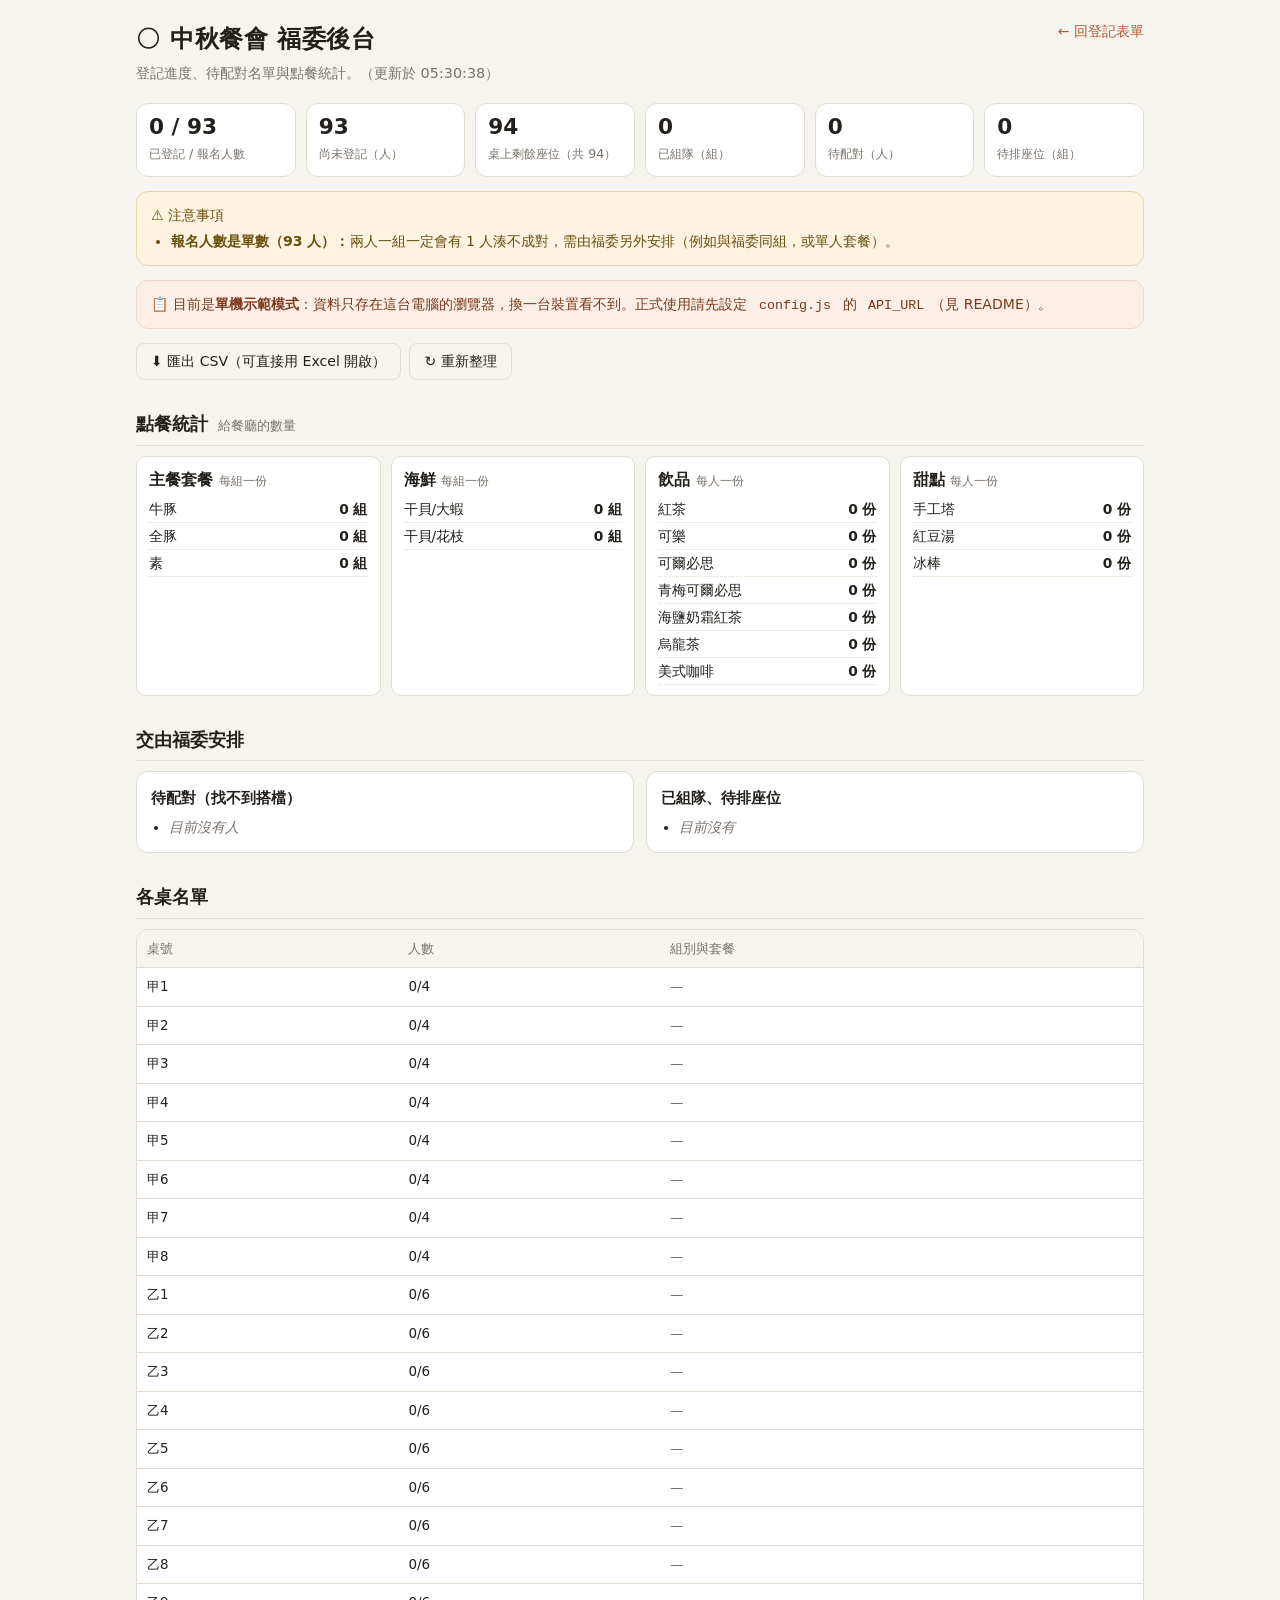
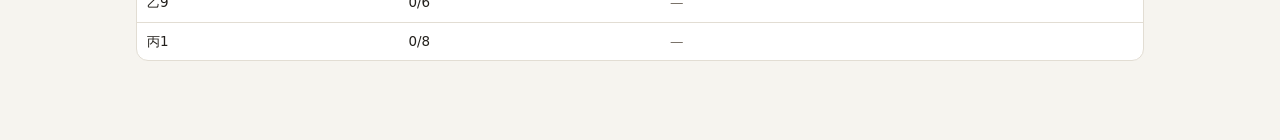
==== admin.html @ 6257bf0d "Add admin interface and update registration system for Mid-Autumn Festival event" ====
<!DOCTYPE html>
<html lang="zh-Hant">
<head>
<meta charset="utf-8">
<meta name="viewport" content="width=device-width, initial-scale=1">
<meta name="robots" content="noindex">
<title>中秋餐會 福委後台</title>
<link rel="stylesheet" href="style.css">
</head>
<body>
<div class="wrap">

<header class="admin-head">
  <div>
    <h1>🌕 中秋餐會 福委後台</h1>
    <p>登記進度、待配對名單與點餐統計。<span id="updatedAt"></span></p>
  </div>
  <a href="index.html">← 回登記表單</a>
</header>

<div class="stats" id="stats"></div>
<div class="banner warn" id="planBanner"></div>
<div class="banner" id="netBanner"></div>

<div class="toolbar" style="margin-top:14px">
  <button class="ghost" id="btnExport">⬇ 匯出 CSV（可直接用 Excel 開啟）</button>
  <button class="ghost" id="btnRefresh">↻ 重新整理</button>
</div>

<h2>點餐統計 <small>給餐廳的數量</small></h2>
<div class="order-grid" id="orderStats"></div>

<h2>交由福委安排</h2>
<div class="pool-grid">
  <div class="card">
    <h4>待配對（找不到搭檔）<span id="soloCount" class="tc-size"></span></h4>
    <ul id="soloList"></ul>
  </div>
  <div class="card">
    <h4>已組隊、待排座位<span id="unseatedCount" class="tc-size"></span></h4>
    <ul id="unseatedList"></ul>
  </div>
</div>

<h2>各桌名單</h2>
<div class="scroll-x" id="summary"></div>

</div>

<script src="config.js"></script>
<script src="shared.js"></script>
<script>
function render() {
  renderStats();
  renderOrderStats();
  renderPool();
  renderSummary();
  $('#updatedAt').textContent = `（更新於 ${new Date().toLocaleTimeString('zh-TW', { hour12: false })}）`;
}

function renderStats() {
  const seated = bookings.filter(b => b.tableId).length;
  const pairs = pairsOf(bookings.filter(b => b.pairId));
  const solos = bookings.filter(b => !b.pairId);
  const unseated = pairs.filter(p => !p[0].tableId);

  $('#stats').innerHTML = `
    <div class="stat"><b>${bookings.length} / ${EXPECTED_TOTAL}</b><span>已登記 / 報名人數</span></div>
    <div class="stat"><b>${Math.max(0, EXPECTED_TOTAL - bookings.length)}</b><span>尚未登記（人）</span></div>
    <div class="stat"><b>${TOTAL_SEATS - seated}</b><span>桌上剩餘座位（共 ${TOTAL_SEATS}）</span></div>
    <div class="stat"><b>${pairs.length}</b><span>已組隊（組）</span></div>
    <div class="stat"><b>${solos.length}</b><span>待配對（人）</span></div>
    <div class="stat"><b>${unseated.length}</b><span>待排座位（組）</span></div>`;

  // 開放前要注意的規劃問題
  const notes = [];
  if (TOTAL_SEATS < EXPECTED_TOTAL) {
    notes.push(`<b>座位不足：</b>桌次共 ${TOTAL_SEATS} 席，報名 ${EXPECTED_TOTAL} 人，缺 ${EXPECTED_TOTAL - TOTAL_SEATS} 席。請加桌或加椅後修改 <span class="code">config.js</span> 與 <span class="code">Code.gs</span> 的 <span class="code">TABLE_CONFIG</span>。`);
  }
  if (EXPECTED_TOTAL % 2 === 1) {
    notes.push(`<b>報名人數是單數（${EXPECTED_TOTAL} 人）：</b>兩人一組一定會有 1 人湊不成對，需由福委另外安排（例如與福委同組，或單人套餐）。`);
  }
  if (EXPECTED_TOTAL % 2 === 0 && solos.length % 2 === 1) {
    notes.push(`目前待配對 ${solos.length} 人（單數），至少 1 人無法兩兩配對。`);
  }
  $('#planBanner').innerHTML = notes.length ? `⚠️ 注意事項<ul>${notes.map(n => `<li>${n}</li>`).join('')}</ul>` : '';
}

function renderOrderStats() {
  const pairHeads = pairsOf(bookings.filter(b => b.pairId)).map(p => p[0]);
  const solos = bookings.filter(b => !b.pairId);

  $('#orderStats').innerHTML = MENU.map(it => {
    const perPair = it.per === 'pair';
    const source = perPair ? pairHeads : bookings;
    const unit = perPair ? '組' : '份';
    const pending = perPair ? solos.filter(s => s[it.key]).length : 0;
    return `<div class="order-card">
      <div class="oc-title">${esc(it.label)} <small>${perPair ? '每組一份' : '每人一份'}</small></div>
      ${it.options.map(o => `<div class="oc-row"><span>${esc(o)}</span><b>${
        source.filter(r => r[it.key] === o).length} ${unit}</b></div>`).join('')}
      ${pending ? `<div class="oc-extra">另有 ${pending} 人待配對，尚未計入</div>` : ''}
    </div>`;
  }).join('');
}

function renderPool() {
  const solos = bookings.filter(b => !b.pairId);
  const unseated = pairsOf(bookings.filter(b => b.pairId && !b.tableId));
  const pairKeys = MENU.filter(it => it.per === 'pair');

  $('#soloCount').textContent = solos.length ? `（${solos.length} 人）` : '';
  $('#soloList').innerHTML = solos.length
    ? solos.map(x => `<li>${esc(x.name)} <span class="tc-size">${esc(x.empId)}・偏好 ${
        pairKeys.map(it => x[it.key]).filter(Boolean).map(esc).join('/')}</span></li>`).join('')
    : '<li><i class="muted">目前沒有人</i></li>';

  $('#unseatedCount').textContent = unseated.length ? `（${unseated.length} 組）` : '';
  $('#unseatedList').innerHTML = unseated.length
    ? unseated.map(p => `<li>${pairLabel(p, true)}</li>`).join('')
    : '<li><i class="muted">目前沒有</i></li>';
}

function renderSummary() {
  const rows = TABLES.map(t => {
    const ppl = bookings.filter(b => b.tableId === t.id);
    return `<tr><td>${t.id}</td><td class="num">${ppl.length}/${t.size}</td>
      <td>${ppl.length ? pairsOf(ppl).map(p => pairLabel(p, true)).join('<br>') : '<span class="muted">—</span>'}</td></tr>`;
  }).join('');
  $('#summary').innerHTML = `<table class="admin">
    <tr><th>桌號</th><th>人數</th><th>組別與套餐</th></tr>${rows}</table>`;
}

$('#btnExport').onclick = () => {
  const order = id => id ? TABLES.findIndex(t => t.id === id) : 9999;
  const head = ['桌號', '組別', '姓名', '工號', ...MENU.map(it => it.label), '預約碼', '登記時間'];
  const body = bookings
    .slice()
    .sort((a, b) => order(a.tableId) - order(b.tableId) || String(a.pairId).localeCompare(String(b.pairId)))
    .map(b => [b.tableId || '待安排', b.pairId || '待配對', b.name, b.empId,
               ...MENU.map(it => b[it.key] || ''), b.code, new Date(b.ts).toLocaleString('zh-TW')]);
  const csv = [head, ...body]
    .map(r => r.map(c => `"${String(c).replace(/"/g, '""')}"`).join(','))
    .join('\r\n');
  const blob = new Blob(['﻿' + csv], { type: 'text/csv;charset=utf-8' }); // BOM 讓 Excel 不亂碼
  const a = document.createElement('a');
  a.href = URL.createObjectURL(blob);
  a.download = `中秋餐會登記_${new Date().toISOString().slice(0, 10)}.csv`;
  a.click();
  URL.revokeObjectURL(a.href);
};

async function refresh() {
  await syncBookings();
  render();
}

$('#btnRefresh').onclick = () => refresh();
refresh();
setInterval(refresh, 20000);
</script>
</body>
</html>
---- style.css ----
:root{
  --bg:#f6f4ef; --card:#fff; --ink:#23201c; --muted:#7a7269;
  --line:#e2ddd3; --accent:#b8562f; --accent-soft:#fbeee7;
  --ok:#2f7d5d; --ok-soft:#e8f4ee; --warn:#a8791b; --warn-soft:#fdf3e0;
  --full:#f0ece4; --radius:12px;
}
*{box-sizing:border-box}
[hidden]{display:none!important}
body{margin:0;background:var(--bg);color:var(--ink);
  font-family:"Noto Sans TC","PingFang TC","Microsoft JhengHei",system-ui,sans-serif;
  line-height:1.6;-webkit-text-size-adjust:100%}
.wrap{max-width:1040px;margin:0 auto;padding:20px 16px 80px}
header h1{margin:0 0 4px;font-size:1.5rem;letter-spacing:.02em}
header p{margin:0;color:var(--muted);font-size:.9rem}
.muted{color:var(--muted)}
.code{font-family:ui-monospace,Menlo,Consolas,monospace;background:var(--accent-soft);
  padding:2px 7px;border-radius:5px;font-size:.95em}
.loading{text-align:center;color:var(--muted);padding:40px;font-size:.9rem}

h2{font-size:1.1rem;margin:30px 0 10px;padding-bottom:6px;border-bottom:1px solid var(--line);
  display:flex;align-items:baseline;gap:10px;flex-wrap:wrap}
h2 small{font-size:.82rem;font-weight:400;color:var(--muted)}
h4{font-size:.92rem;margin:16px 0 6px}
h4:first-child{margin-top:0}

.banner{border-radius:var(--radius);padding:12px 14px;margin:14px 0;font-size:.88rem;border:1px solid}
.banner.warn{background:var(--warn-soft);border-color:#e8d4a8;color:#6b4d0d}
.banner.info{background:var(--accent-soft);border-color:#f0d6c8;color:#7a3a1c}
.banner.err{background:#fdeceb;border-color:#f2c6c2;color:#8f2a22}
.banner:empty{display:none}
.banner ul{margin:4px 0 0;padding-left:20px}

.toolbar{display:flex;flex-wrap:wrap;gap:8px;align-items:center;margin-bottom:14px}
.chipbtn{border:1px solid var(--line);background:var(--card);color:var(--ink);
  border-radius:999px;padding:6px 14px;font-size:.85rem;cursor:pointer;font-family:inherit}
.chipbtn[aria-pressed="true"]{background:var(--ink);color:#fff;border-color:var(--ink)}
.spacer{flex:1}

button.primary{background:var(--accent);color:#fff;border:0;border-radius:8px;
  padding:8px 14px;font-size:.88rem;cursor:pointer;font-family:inherit;font-weight:500}
button.primary:disabled{background:#cfc8bd;cursor:not-allowed}
button.ghost{background:transparent;border:1px solid var(--line);border-radius:8px;
  padding:8px 14px;font-size:.88rem;cursor:pointer;font-family:inherit;color:var(--ink)}
button.link{border:0;background:none;color:var(--muted);font-size:.8rem;cursor:pointer;
  text-decoration:underline;font-family:inherit;padding:0}
button.wide{width:100%}

.card{background:var(--card);border:1px solid var(--line);border-radius:var(--radius);padding:14px}
.tag{display:inline-block;font-size:.72rem;background:var(--bg);border:1px solid var(--line);
  border-radius:5px;padding:0 5px;margin-left:3px;color:var(--muted);line-height:1.5}

/* ---------- 表單頁：入口 ---------- */
.entry{display:grid;grid-template-columns:1fr 1fr;gap:12px;margin:18px 0 6px}
.entry-card{display:flex;gap:14px;align-items:center;text-align:left;border:1px solid var(--line);
  background:var(--card);border-radius:var(--radius);padding:16px 18px;cursor:pointer;
  font-family:inherit;color:var(--ink);transition:border-color .15s}
.entry-card:hover{border-color:var(--accent)}
.entry-card.main{background:var(--accent);border-color:var(--accent);color:#fff}
.entry-card.main:hover{background:#a64b27}
.entry-card b{display:block;font-size:1.05rem}
.entry-card small{display:block;color:var(--muted);font-size:.8rem;margin-top:2px}
.entry-card.main small{color:#fde3d6}
.ec-icon{font-size:1.9rem;line-height:1}

/* ---------- 表單頁：桌卡 ---------- */
.grid{display:grid;grid-template-columns:repeat(auto-fill,minmax(230px,1fr));gap:12px}
.table-card{background:var(--card);border:1px solid var(--line);border-radius:var(--radius);
  padding:14px;display:flex;flex-direction:column;gap:9px}
.table-card.full{background:var(--full);opacity:.72}
.tc-head{display:flex;justify-content:space-between;align-items:baseline;gap:8px}
.tc-name{font-weight:700;font-size:1.05rem}
.tc-size{font-size:.78rem;color:var(--muted)}
.pill{font-size:.78rem;padding:3px 9px;border-radius:999px;white-space:nowrap}
.pill.ok{background:var(--ok-soft);color:var(--ok)}
.pill.low{background:var(--warn-soft);color:var(--warn)}
.pill.no{background:#ebe7df;color:var(--muted)}
.seats{display:flex;flex-wrap:wrap;gap:5px}
.seat{width:20px;height:20px;border-radius:50%;border:1.5px solid var(--line);background:#fff}
.seat.taken{background:var(--accent);border-color:var(--accent)}
.seat:nth-child(2n){margin-right:6px}
.occupants{font-size:.8rem;color:var(--ink);min-height:1.2em;line-height:1.8;word-break:break-all}
.tc-actions{margin-top:auto;display:flex;gap:8px}

/* ---------- 對話框 ---------- */
dialog{border:0;border-radius:14px;padding:0;max-width:620px;width:calc(100% - 28px);
  background:var(--card);color:var(--ink)}
dialog::backdrop{background:rgba(35,32,28,.45)}
.dlg-body{padding:20px 20px 0}
.dlg-head{display:flex;justify-content:space-between;align-items:center;margin-bottom:4px}
.dlg-head h3{margin:0;font-size:1.15rem}
.dlg-sub{color:var(--muted);font-size:.85rem;margin:0 0 14px}
.x{border:0;background:transparent;font-size:1.5rem;line-height:1;cursor:pointer;color:var(--muted);padding:0 4px}
.dlg-foot{display:flex;gap:8px;justify-content:flex-end;margin:14px -20px 0;padding:12px 20px 16px;
  border-top:1px solid var(--line);position:sticky;bottom:0;background:var(--card)}

input[type=text],select{width:100%;padding:8px 10px;border:1px solid var(--line);
  border-radius:8px;font-family:inherit;font-size:.9rem;background:#fff;color:var(--ink)}
input:focus,select:focus{outline:2px solid var(--accent);outline-offset:-1px}
.field-label{font-size:.8rem;color:var(--muted);margin-bottom:4px}
.field-top{margin-bottom:12px}

.group{border:1px solid var(--line);border-radius:12px;padding:12px 14px 14px;margin:0 0 12px;min-width:0}
.group-head{display:flex;justify-content:space-between;align-items:center}
.gtitle{font-weight:700}
.step{display:flex;align-items:center;gap:8px;font-weight:600;font-size:.92rem;margin:16px 0 8px}
.group > .step:first-child,.group-head + .step{margin-top:6px}
.step .n{width:22px;height:22px;border-radius:50%;background:var(--accent);color:#fff;
  font-size:.75rem;display:grid;place-items:center;flex:none}
.members{display:grid;gap:8px}
.member{display:grid;grid-template-columns:auto 1fr 1fr;gap:8px;align-items:center}
.solo .member{grid-template-columns:1fr 1fr}
.mtag{width:22px;height:22px;border-radius:6px;background:var(--bg);border:1px solid var(--line);
  font-size:.75rem;display:grid;place-items:center;color:var(--muted);font-weight:600;flex:none}

.pair-fields{background:var(--bg);border-radius:10px;padding:10px 12px}
.scope-note{font-size:.75rem;color:var(--muted);margin-bottom:6px}
.field + .field{margin-top:10px}
.opts{display:flex;flex-wrap:wrap;gap:6px}
.opt{position:relative;cursor:pointer}
.opt input{position:absolute;opacity:0;pointer-events:none}
.opt span{display:inline-block;border:1px solid var(--line);background:#fff;border-radius:999px;
  padding:6px 14px;font-size:.88rem;transition:background .12s,border-color .12s}
.opt:hover span{border-color:var(--accent)}
.opt input:checked + span{background:var(--accent);border-color:var(--accent);color:#fff;font-weight:600}
.opt input:focus-visible + span{outline:2px solid var(--accent);outline-offset:2px}
.skip-note{display:none;font-size:.82rem;color:var(--muted);font-style:italic}
.field.skipped .opts,.field.skipped select{display:none}
.field.skipped .skip-note{display:block}

.person-fields{margin-top:10px;padding-top:10px;border-top:1px dashed var(--line)}
.step + .person-fields{margin-top:0;padding-top:0;border-top:0}
.pf-head{display:flex;align-items:center;gap:8px;font-size:.88rem;font-weight:600;margin-bottom:6px}
.pf-grid{display:grid;grid-template-columns:1fr 1fr;gap:10px}
.pf-grid .field + .field{margin-top:0}
.solo .pf-grid{grid-template-columns:1fr}

.msg{font-size:.85rem;margin:10px 0 0;min-height:1.2em}
.msg.err{color:#a8342a}
.msg.ok{color:var(--ok)}

/* 登記完成 */
#dlgDone{max-width:440px}
.done-top{text-align:center}
.done-icon{font-size:2.4rem;line-height:1.2}
.codebox{background:var(--accent-soft);border:1px dashed #e7b9a3;border-radius:12px;
  padding:14px;text-align:center;margin:14px 0 6px}
.code-label{font-size:.8rem;color:#7a3a1c}
.bigcode{font-family:ui-monospace,Menlo,Consolas,monospace;font-size:2rem;font-weight:700;
  letter-spacing:.18em;color:var(--accent);user-select:all;margin:2px 0 8px}
.done-detail{font-size:.86rem;background:var(--bg);border-radius:10px;padding:10px 12px;margin:12px 0 0}
.dd-where{font-weight:600}
.dd-head{font-weight:600;font-size:.8rem;color:var(--muted);margin-top:8px}
.dd-row{padding:3px 0}

/* ---------- 福委頁 ---------- */
.admin-head{display:flex;justify-content:space-between;align-items:flex-start;gap:12px;flex-wrap:wrap}
.admin-head a{color:var(--accent);font-size:.88rem;text-decoration:none;white-space:nowrap}
.admin-head a:hover{text-decoration:underline}
.stats{display:grid;grid-template-columns:repeat(auto-fit,minmax(140px,1fr));gap:10px;margin:18px 0 0}
.stat{background:var(--card);border:1px solid var(--line);border-radius:var(--radius);padding:10px 12px}
.stat b{display:block;font-size:1.35rem;line-height:1.2}
.stat span{font-size:.78rem;color:var(--muted)}
.order-grid{display:grid;grid-template-columns:repeat(auto-fill,minmax(210px,1fr));gap:10px}
.order-card{background:var(--card);border:1px solid var(--line);border-radius:10px;padding:10px 12px}
.oc-title{font-weight:600;margin-bottom:4px}
.oc-title small{font-weight:400;color:var(--muted);font-size:.75rem}
.oc-row{display:flex;justify-content:space-between;gap:8px;font-size:.86rem;padding:2px 0;border-bottom:1px dotted var(--line)}
.oc-extra{font-size:.78rem;color:var(--warn);margin-top:4px}
.pool-grid{display:grid;grid-template-columns:1fr 1fr;gap:12px}
.pool-grid ul{margin:0;padding-left:18px;font-size:.88rem}
.scroll-x{overflow-x:auto;background:var(--card);border:1px solid var(--line);border-radius:var(--radius)}
table.admin{width:100%;border-collapse:collapse;font-size:.84rem;min-width:560px}
table.admin th,table.admin td{border-bottom:1px solid var(--line);padding:8px 10px;text-align:left;vertical-align:top}
table.admin tr:last-child td{border-bottom:0}
table.admin th{color:var(--muted);font-weight:500;background:var(--bg)}
table.admin td.num{white-space:nowrap}

@media(max-width:560px){
  .entry{grid-template-columns:1fr}
  .pool-grid{grid-template-columns:1fr}
  .member{grid-template-columns:auto 1fr}
  .member .p-emp{grid-column:2}
  .solo .member{grid-template-columns:1fr}
  .solo .member .p-emp{grid-column:auto}
  .pf-grid{grid-template-columns:1fr}
}
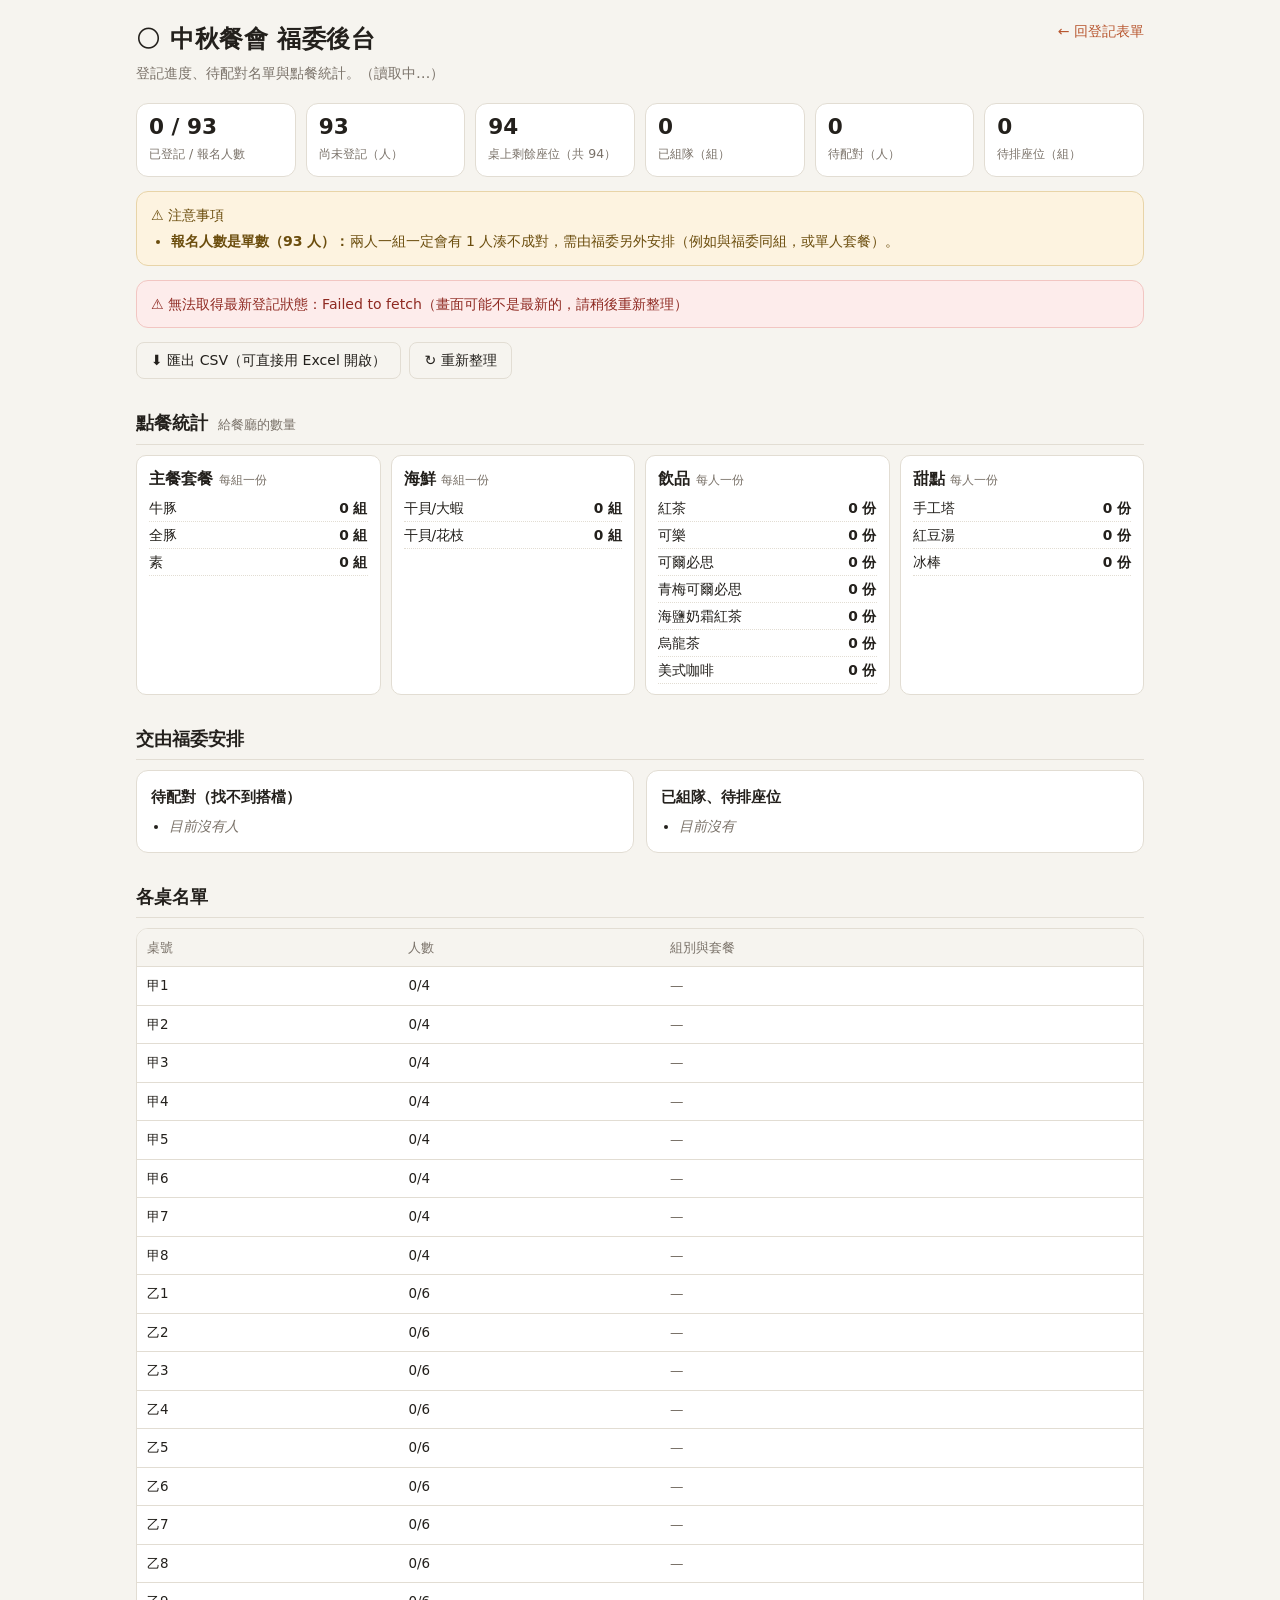
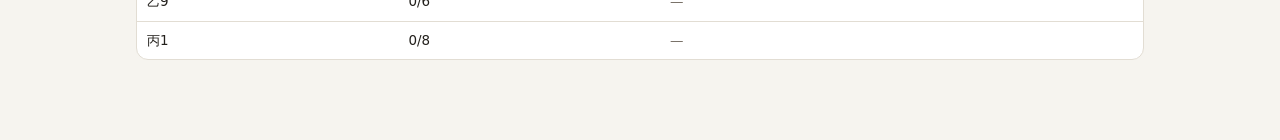
==== commit ebdf7664: "fix frontend" ====
--- a/admin.html
+++ b/admin.html
@@ -50,12 +50,17 @@
 <script src="config.js"></script>
 <script src="shared.js"></script>
 <script>
+let status = loadCachedBookings() ? 'cached' : 'loading';   // 'loading' | 'cached' | 'fresh'
+
 function render() {
   renderStats();
   renderOrderStats();
   renderPool();
   renderSummary();
-  $('#updatedAt').textContent = `（更新於 ${new Date().toLocaleTimeString('zh-TW', { hour12: false })}）`;
+  $('#updatedAt').textContent =
+    status === 'loading' ? '（讀取中…）'
+    : status === 'cached' ? '（顯示上次的資料，更新中…）'
+    : `（更新於 ${new Date(lastSyncAt).toLocaleTimeString('zh-TW', { hour12: false })}）`;
 }
 
 function renderStats() {
@@ -151,13 +156,18 @@
 };
 
 async function refresh() {
-  await syncBookings();
+  $('#btnRefresh').disabled = true;
+  $('#btnRefresh').textContent = '↻ 更新中…';
+  if (await syncBookings()) status = 'fresh';
+  $('#btnRefresh').disabled = false;
+  $('#btnRefresh').textContent = '↻ 重新整理';
   render();
 }
 
 $('#btnRefresh').onclick = () => refresh();
+render();    // 先用快取畫出來
 refresh();
-setInterval(refresh, 20000);
+autoRefresh(refresh, 30000);
 </script>
 </body>
 </html>
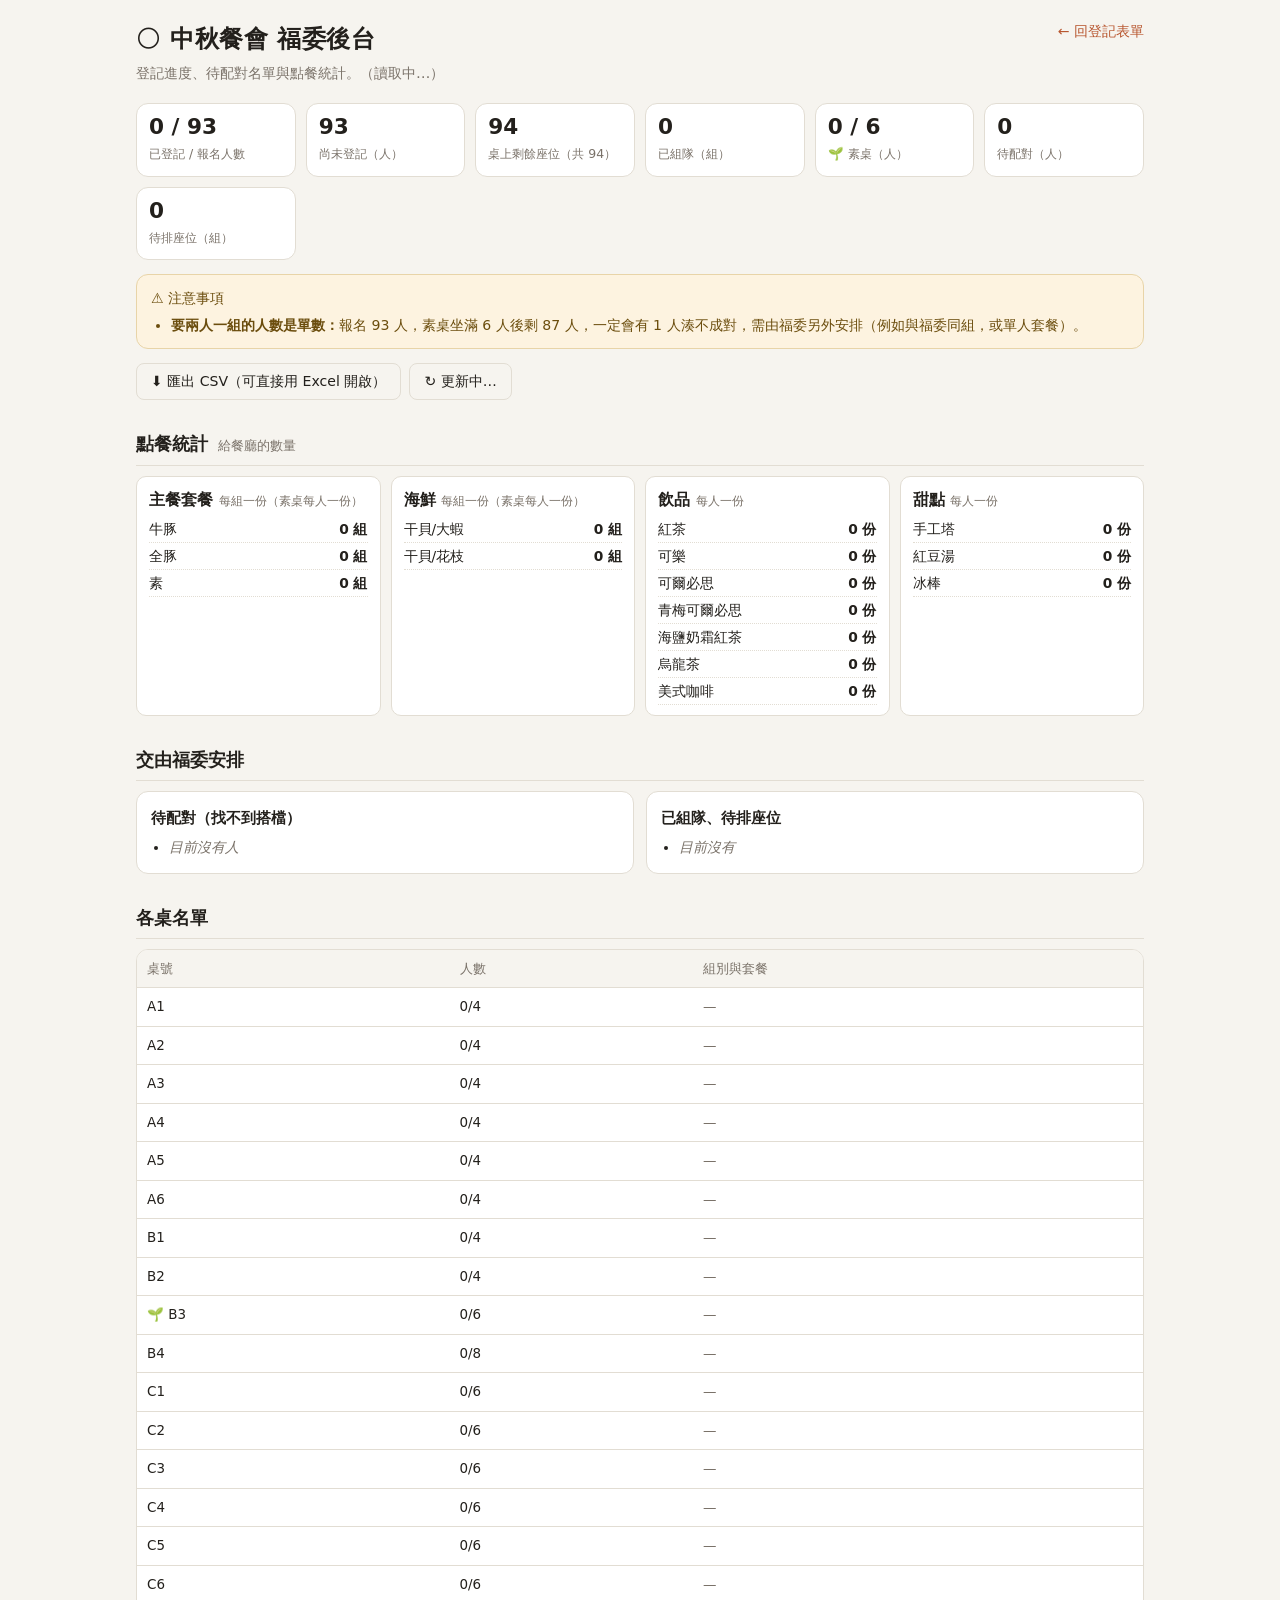
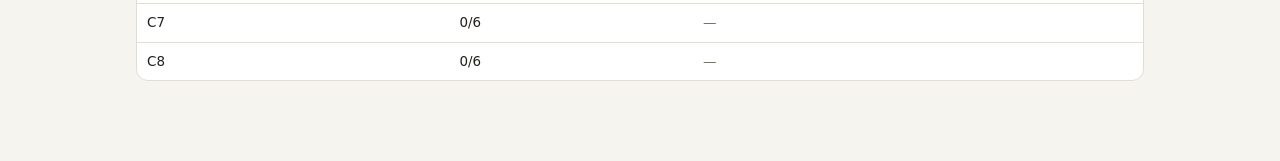
==== commit 2138a347: "Refactor registration system to support vegetarian tables and improve booking logic. Update UI for b" ====
--- a/admin.html
+++ b/admin.html
@@ -64,28 +64,37 @@
 }
 
 function renderStats() {
-  const seated = bookings.filter(b => b.tableId).length;
+  const seated = bookings.filter(b => tableById(b.tableId)).length;
   const pairs = pairsOf(bookings.filter(b => b.pairId));
-  const solos = bookings.filter(b => !b.pairId);
+  const solos = bookings.filter(isAwaitingPair);
   const unseated = pairs.filter(p => !p[0].tableId);
+  const vegSeats = VEG_TABLES.reduce((s, t) => s + t.size, 0);
+  const vegUsed = bookings.filter(b => isVegTable(b.tableId)).length;
 
   $('#stats').innerHTML = `
     <div class="stat"><b>${bookings.length} / ${EXPECTED_TOTAL}</b><span>已登記 / 報名人數</span></div>
     <div class="stat"><b>${Math.max(0, EXPECTED_TOTAL - bookings.length)}</b><span>尚未登記（人）</span></div>
     <div class="stat"><b>${TOTAL_SEATS - seated}</b><span>桌上剩餘座位（共 ${TOTAL_SEATS}）</span></div>
     <div class="stat"><b>${pairs.length}</b><span>已組隊（組）</span></div>
+    ${vegSeats ? `<div class="stat"><b>${vegUsed} / ${vegSeats}</b><span>🌱 素桌（人）</span></div>` : ''}
     <div class="stat"><b>${solos.length}</b><span>待配對（人）</span></div>
     <div class="stat"><b>${unseated.length}</b><span>待排座位（組）</span></div>`;
 
   // 開放前要注意的規劃問題
   const notes = [];
+  const unknown = bookings.filter(hasUnknownTable);
+  if (unknown.length) {
+    const ids = [...new Set(unknown.map(b => b.tableId))];
+    notes.push(`<b>有 ${unknown.length} 筆登記的桌號不在桌次設定裡</b>（${ids.map(esc).join('、')}）：可能是舊桌號或手動打錯字，這些人不會出現在各桌名單上。請到試算表修正「桌號」或刪除那幾列。`);
+  }
   if (TOTAL_SEATS < EXPECTED_TOTAL) {
     notes.push(`<b>座位不足：</b>桌次共 ${TOTAL_SEATS} 席，報名 ${EXPECTED_TOTAL} 人，缺 ${EXPECTED_TOTAL - TOTAL_SEATS} 席。請加桌或加椅後修改 <span class="code">config.js</span> 與 <span class="code">Code.gs</span> 的 <span class="code">TABLE_CONFIG</span>。`);
   }
-  if (EXPECTED_TOTAL % 2 === 1) {
-    notes.push(`<b>報名人數是單數（${EXPECTED_TOTAL} 人）：</b>兩人一組一定會有 1 人湊不成對，需由福委另外安排（例如與福委同組，或單人套餐）。`);
-  }
-  if (EXPECTED_TOTAL % 2 === 0 && solos.length % 2 === 1) {
+  // 素桌一人一位，其餘的人才要兩人一組
+  const needPairs = EXPECTED_TOTAL - vegSeats;
+  if (needPairs % 2 === 1) {
+    notes.push(`<b>要兩人一組的人數是單數：</b>報名 ${EXPECTED_TOTAL} 人${vegSeats ? `，素桌坐滿 ${vegSeats} 人後剩 ${needPairs} 人` : ''}，一定會有 1 人湊不成對，需由福委另外安排（例如與福委同組，或單人套餐）。`);
+  } else if (solos.length % 2 === 1) {
     notes.push(`目前待配對 ${solos.length} 人（單數），至少 1 人無法兩兩配對。`);
   }
   $('#planBanner').innerHTML = notes.length ? `⚠️ 注意事項<ul>${notes.map(n => `<li>${n}</li>`).join('')}</ul>` : '';
@@ -93,24 +102,32 @@
 
 function renderOrderStats() {
   const pairHeads = pairsOf(bookings.filter(b => b.pairId)).map(p => p[0]);
-  const solos = bookings.filter(b => !b.pairId);
+  const solos = bookings.filter(isAwaitingPair);
+  const vegPeople = bookings.filter(b => isVegTable(b.tableId));
 
   $('#orderStats').innerHTML = MENU.map(it => {
     const perPair = it.per === 'pair';
     const source = perPair ? pairHeads : bookings;
-    const unit = perPair ? '組' : '份';
     const pending = perPair ? solos.filter(s => s[it.key]).length : 0;
+    const row = o => {
+      const n = source.filter(r => r[it.key] === o).length;
+      // 共用項目：兩人一組算「組」，素桌一人一位算「份」
+      const veg = perPair ? vegPeople.filter(r => r[it.key] === o).length : 0;
+      const text = perPair
+        ? `${n} 組${veg ? `＋素桌 ${veg} 份` : ''}`
+        : `${n} 份`;
+      return `<div class="oc-row"><span>${esc(o)}</span><b>${text}</b></div>`;
+    };
     return `<div class="order-card">
-      <div class="oc-title">${esc(it.label)} <small>${perPair ? '每組一份' : '每人一份'}</small></div>
-      ${it.options.map(o => `<div class="oc-row"><span>${esc(o)}</span><b>${
-        source.filter(r => r[it.key] === o).length} ${unit}</b></div>`).join('')}
+      <div class="oc-title">${esc(it.label)} <small>${perPair ? '每組一份（素桌每人一份）' : '每人一份'}</small></div>
+      ${it.options.map(row).join('')}
       ${pending ? `<div class="oc-extra">另有 ${pending} 人待配對，尚未計入</div>` : ''}
     </div>`;
   }).join('');
 }
 
 function renderPool() {
-  const solos = bookings.filter(b => !b.pairId);
+  const solos = bookings.filter(isAwaitingPair);
   const unseated = pairsOf(bookings.filter(b => b.pairId && !b.tableId));
   const pairKeys = MENU.filter(it => it.per === 'pair');
 
@@ -129,8 +146,11 @@
 function renderSummary() {
   const rows = TABLES.map(t => {
     const ppl = bookings.filter(b => b.tableId === t.id);
-    return `<tr><td>${t.id}</td><td class="num">${ppl.length}/${t.size}</td>
-      <td>${ppl.length ? pairsOf(ppl).map(p => pairLabel(p, true)).join('<br>') : '<span class="muted">—</span>'}</td></tr>`;
+    const names = t.veg
+      ? ppl.map(p => `${esc(p.name)}<span class="tag">${esc(p.drink)}・${esc(p.dessert)}</span>`).join('<br>')
+      : pairsOf(ppl).map(p => pairLabel(p, true)).join('<br>');
+    return `<tr><td>${t.veg ? '🌱 ' : ''}${t.id}</td><td class="num">${ppl.length}/${t.size}</td>
+      <td>${ppl.length ? names : '<span class="muted">—</span>'}</td></tr>`;
   }).join('');
   $('#summary').innerHTML = `<table class="admin">
     <tr><th>桌號</th><th>人數</th><th>組別與套餐</th></tr>${rows}</table>`;
@@ -138,12 +158,12 @@
 
 $('#btnExport').onclick = () => {
   const order = id => id ? TABLES.findIndex(t => t.id === id) : 9999;
-  const head = ['桌號', '組別', '姓名', '工號', ...MENU.map(it => it.label), '預約碼', '登記時間'];
+  const head = ['桌號', '組別', '姓名', '工號', ...MENU.map(it => it.label), '登記時間'];
   const body = bookings
     .slice()
     .sort((a, b) => order(a.tableId) - order(b.tableId) || String(a.pairId).localeCompare(String(b.pairId)))
-    .map(b => [b.tableId || '待安排', b.pairId || '待配對', b.name, b.empId,
-               ...MENU.map(it => b[it.key] || ''), b.code, new Date(b.ts).toLocaleString('zh-TW')]);
+    .map(b => [b.tableId || '待安排', b.pairId || (b.tableId ? '素桌' : '待配對'), b.name, b.empId,
+               ...MENU.map(it => b[it.key] || ''), new Date(b.ts).toLocaleString('zh-TW')]);
   const csv = [head, ...body]
     .map(r => r.map(c => `"${String(c).replace(/"/g, '""')}"`).join(','))
     .join('\r\n');
@@ -158,7 +178,7 @@
 async function refresh() {
   $('#btnRefresh').disabled = true;
   $('#btnRefresh').textContent = '↻ 更新中…';
-  if (await syncBookings()) status = 'fresh';
+  if (await syncBookings(true)) status = 'fresh';   // 福委頁略過快取，看到試算表的即時內容
   $('#btnRefresh').disabled = false;
   $('#btnRefresh').textContent = '↻ 重新整理';
   render();
--- a/style.css
+++ b/style.css
@@ -50,16 +50,22 @@
   border-radius:5px;padding:0 5px;margin-left:3px;color:var(--muted);line-height:1.5}
 
 /* ---------- 表單頁：入口 ---------- */
-.entry{display:grid;grid-template-columns:1fr 1fr;gap:12px;margin:18px 0 6px}
+.entry{display:grid;grid-template-columns:repeat(3,1fr);gap:12px;margin:18px 0 6px}
+@media(max-width:860px){.entry{grid-template-columns:1fr}}
 .entry-card{display:flex;gap:14px;align-items:center;text-align:left;border:1px solid var(--line);
   background:var(--card);border-radius:var(--radius);padding:16px 18px;cursor:pointer;
   font-family:inherit;color:var(--ink);transition:border-color .15s}
 .entry-card:hover{border-color:var(--accent)}
 .entry-card.main{background:var(--accent);border-color:var(--accent);color:#fff}
-.entry-card.main:hover{background:#a64b27}
+.entry-card.main:hover{background:#a64b27;border-color:#a64b27}
+.entry-card.main small{color:#fde3d6}
+.entry-card.veg{background:var(--ok);border-color:var(--ok);color:#fff}
+.entry-card.veg:hover{background:#256a4d;border-color:#256a4d}
+.entry-card.veg:disabled{background:#cfc8bd;border-color:#cfc8bd;cursor:not-allowed}
 .entry-card b{display:block;font-size:1.05rem}
 .entry-card small{display:block;color:var(--muted);font-size:.8rem;margin-top:2px}
-.entry-card.main small{color:#fde3d6}
+.entry-card.veg small{color:#d6efe3}
+.entry-card.veg:disabled small{color:#fff}
 .ec-icon{font-size:1.9rem;line-height:1}
 
 /* ---------- 表單頁：桌卡 ---------- */
@@ -67,6 +73,11 @@
 .table-card{background:var(--card);border:1px solid var(--line);border-radius:var(--radius);
   padding:14px;display:flex;flex-direction:column;gap:9px}
 .table-card.full{background:var(--full);opacity:.72}
+.table-card.veg{border-color:#b7dcc9;background:var(--ok-soft)}
+.table-card.veg .seat.taken{background:var(--ok);border-color:var(--ok)}
+.table-card.veg button.primary:not(:disabled){background:var(--ok)}
+.chipbtn.chip-veg{border-color:#b7dcc9;color:var(--ok)}
+.chipbtn.chip-veg[aria-pressed="true"]{background:var(--ok);border-color:var(--ok);color:#fff}
 .tc-head{display:flex;justify-content:space-between;align-items:baseline;gap:8px}
 .tc-name{font-weight:700;font-size:1.05rem}
 .tc-size{font-size:.78rem;color:var(--muted)}
@@ -142,11 +153,6 @@
 #dlgDone{max-width:440px}
 .done-top{text-align:center}
 .done-icon{font-size:2.4rem;line-height:1.2}
-.codebox{background:var(--accent-soft);border:1px dashed #e7b9a3;border-radius:12px;
-  padding:14px;text-align:center;margin:14px 0 6px}
-.code-label{font-size:.8rem;color:#7a3a1c}
-.bigcode{font-family:ui-monospace,Menlo,Consolas,monospace;font-size:2rem;font-weight:700;
-  letter-spacing:.18em;color:var(--accent);user-select:all;margin:2px 0 8px}
 .done-detail{font-size:.86rem;background:var(--bg);border-radius:10px;padding:10px 12px;margin:12px 0 0}
 .dd-where{font-weight:600}
 .dd-head{font-weight:600;font-size:.8rem;color:var(--muted);margin-top:8px}
